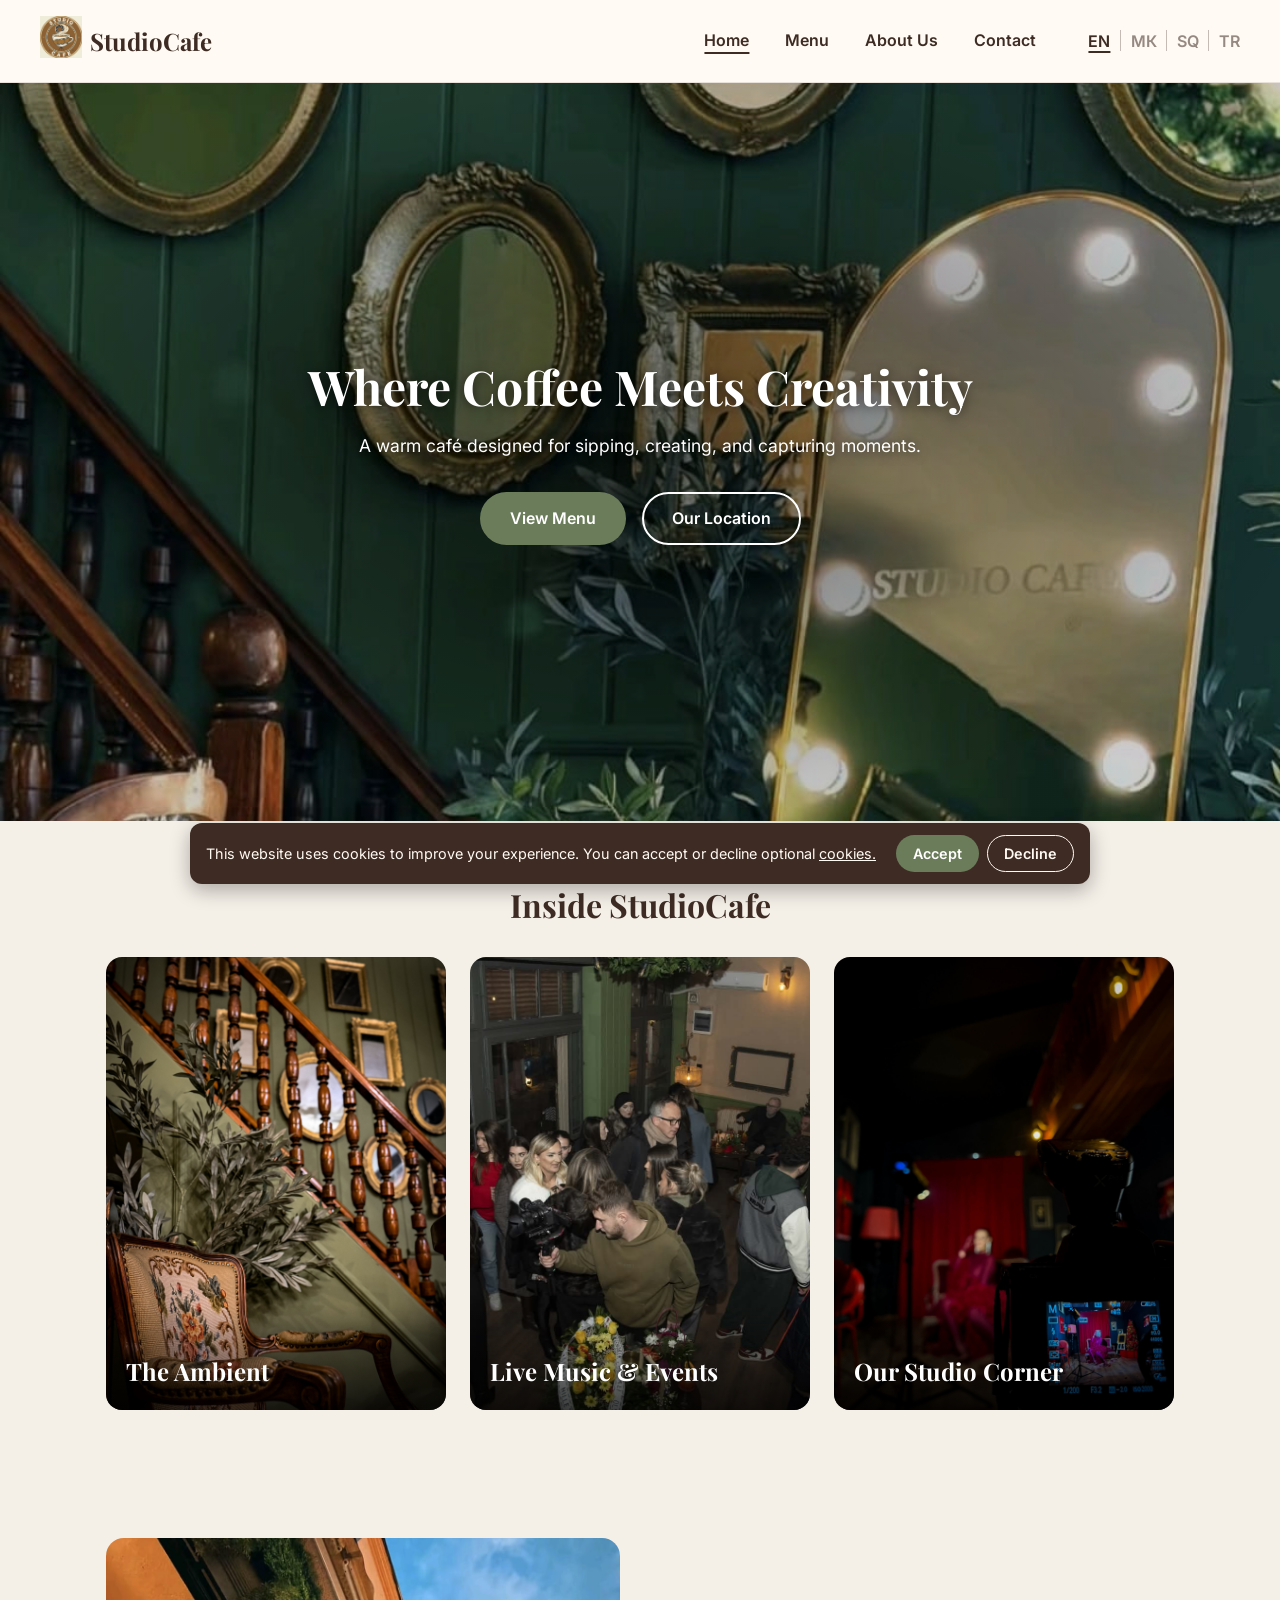
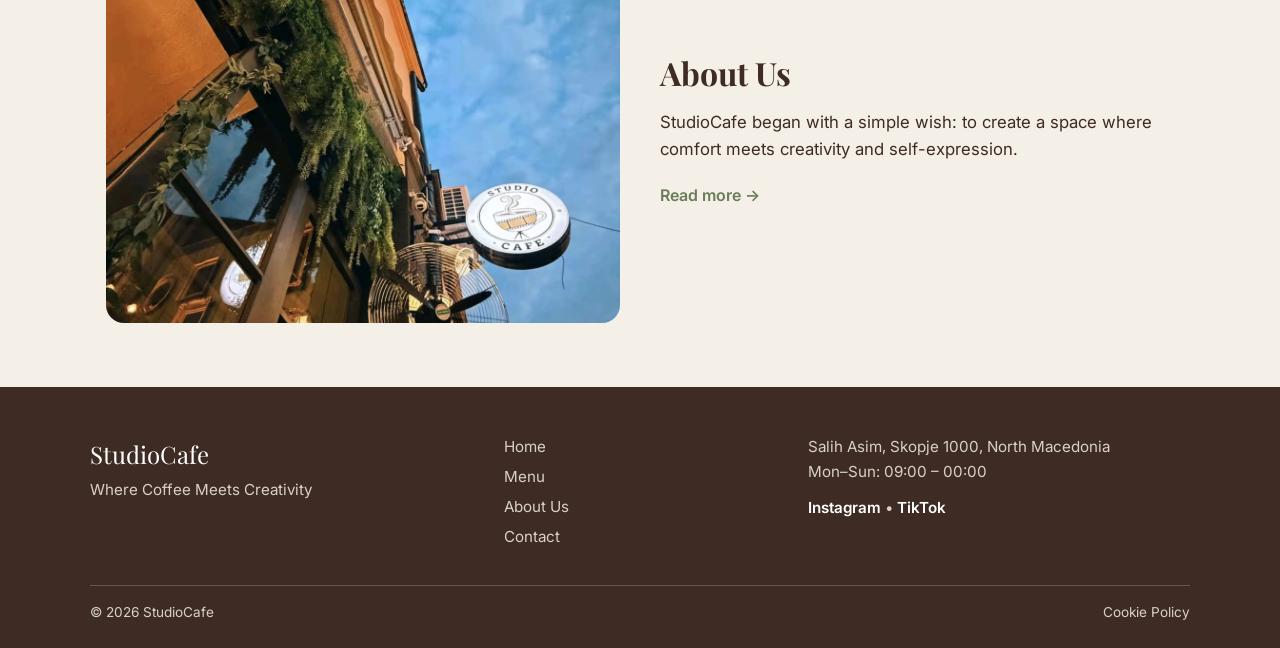
==== index.html @ 0a46f2a9 "StudioCafe website" ====
<!DOCTYPE html>
<html lang="en">
<head>
    <meta charset="UTF-8">
    <title data-i18n="title.home">StudioCafe | Coffee Meets Creativity</title>
    <meta name="description" data-i18n-content="meta.home" content="StudioCafe is a creative coffee shop featuring handcrafted drinks and a photo-ready studio corner.">
    <meta name="viewport" content="width=device-width, initial-scale=1.0">
    <link rel="icon" href="images/logo.jpg">
    <link rel="stylesheet" href="css/style.css">
</head>
<body>

<header>
    <nav>
        <div class="logo">
            <a href="index.html">
                <img src="images/logo.jpg" alt="StudioCafe Logo">
            </a>
            <a href="index.html"><h2>StudioCafe</h2></a>
        </div>

        <ul>
            <li><a href="index.html" class="active" data-i18n="nav.home">Home</a></li>
            <li><a href="menu.html" data-i18n="nav.menu">Menu</a></li>
            <li><a href="about.html" data-i18n="nav.about">About Us</a></li>
            <li><a href="contact.html" data-i18n="nav.contact">Contact</a></li>
            <li class="lang-switch">
                <button type="button" class="lang-btn" data-lang="en">EN</button>
                <button type="button" class="lang-btn" data-lang="mk">МК</button>
                <button type="button" class="lang-btn" data-lang="sq">SQ</button>
                <button type="button" class="lang-btn" data-lang="tr">TR</button>
            </li>
        </ul>
    </nav>
</header>

<section class="hero" id="home">
    <h1 data-i18n="hero.title">Where Coffee Meets Creativity</h1>
    <p data-i18n="hero.text">A warm café designed for sipping, creating, and capturing moments.</p>
    <div class="hero-buttons">
        <a href="menu.html" class="btn" data-i18n="hero.btn">View Menu</a>
        <a href="contact.html#visit" class="btn secondary" data-i18n="hero.btn2">Our Location</a>
    </div>
</section>

<section id="inside">
    <h2 data-i18n="gallery.title">Inside StudioCafe</h2>
    <div class="feature-cards">
        <a href="#ambient-popup" class="feature-card" data-popup="ambient-popup">
            <img src="images/ambient.jpg" alt="Cafe seating" data-i18n-alt="gallery.1.alt">
            <h3 data-i18n="gallery.1">The Ambient</h3>
        </a>
        <a href="#events-popup" class="feature-card" data-popup="events-popup">
            <img src="images/party2.jpeg" alt="Guests at an event at StudioCafe" data-i18n-alt="gallery.events.alt">
            <h3 data-i18n="gallery.events">Live Music &amp; Events</h3>
        </a>
        <a href="#studio-popup" class="feature-card" data-popup="studio-popup">
            <img src="images/studio-corner.jpg" alt="Studio Corner" data-i18n-alt="gallery.3.alt">
            <h3 data-i18n="gallery.3">Our Studio Corner</h3>
        </a>
    </div>
</section>

<section id="about-text">
    <div class="story">
        <img src="images/about.jpg" alt="About Us" data-i18n-alt="nav.about">
        <div class="story-text">
            <h2 data-i18n="nav.about">About Us</h2>
            <p data-i18n="about.text">StudioCafe began with a simple wish: to create a space where comfort meets creativity and self-expression.</p>
            <a href="about.html" class="story-more" data-i18n="about.more">Read more →</a>
        </div>
    </div>
</section>

<div id="cookie-banner" class="cookie-banner">
    <p data-i18n-html="cookie.text">
        This website uses cookies to improve your experience.
        You can accept or decline optional <a href="cookies.html">cookies.</a>
    </p>

    <div class="cookie-buttons">
        <button id="accept-cookies" data-i18n="cookie.accept">Accept</button>
        <button id="decline-cookies" data-i18n="cookie.decline">Decline</button>
    </div>
</div>

<dialog class="popup" id="ambient-popup" aria-labelledby="ambient-popup-title">

    <form method="dialog">
        <button class="popup-close">
            <span aria-hidden="true">&times;</span>
            <span class="sr-only" data-i18n="popup.close">Close</span>
        </button>
    </form>
    <div class="popup-inner">
        <div class="popup-text">
            <h2 id="ambient-popup-title" data-i18n="gallery.1">The Ambient</h2>
            <p data-i18n="popup.ambient.text">Soft light, warm tones and corners made for lingering. Every seat at StudioCafe is picture-perfect, ideal for your feed.</p>
        </div>

        <div class="slideshow">
            <div class="slides">
                <img src="images/ambient.jpg" loading="lazy" alt="The Ambient at StudioCafe, photo 1" data-i18n-alt="popup.ambient.alt1">
                <img src="images/ambient-2.jpeg" loading="lazy" alt="The Ambient at StudioCafe, photo 2" data-i18n-alt="popup.ambient.alt2">
                <img src="images/ambient-3.jpeg" loading="lazy" alt="The Ambient at StudioCafe, photo 3" data-i18n-alt="popup.ambient.alt3">
                <img src="images/ambient-4.jpeg" loading="lazy" alt="The Ambient at StudioCafe, photo 4" data-i18n-alt="popup.ambient.alt4">
            </div>
            <button type="button" class="slide-btn slide-prev" data-slide="-1">
                <span aria-hidden="true">&lsaquo;</span>
                <span class="sr-only" data-i18n="popup.prev">Previous photo</span>
            </button>
            <button type="button" class="slide-btn slide-next" data-slide="1">
                <span aria-hidden="true">&rsaquo;</span>
                <span class="sr-only" data-i18n="popup.next">Next photo</span>
            </button>
        </div>
    </div>
</dialog>

<dialog class="popup" id="studio-popup" aria-labelledby="studio-popup-title">
    <form method="dialog">
        <button class="popup-close">
            <span aria-hidden="true">&times;</span>
            <span class="sr-only" data-i18n="popup.close">Close</span>
        </button>
    </form>
    <div class="popup-inner">
        <div class="popup-text">
            <h2 id="studio-popup-title" data-i18n="gallery.3">Our Studio Corner</h2>
            <p data-i18n="popup.studio.text">The Studio Corner is the heart of StudioCafe: a beautifully styled space with perfect lighting and elegant backdrops, available to reserve for photo sessions.</p>
            <p data-i18n="popup.studio.text2">Reservations are made in person, so visit us and speak with our baristas.</p>
        </div>
        <div class="slideshow">
            <div class="slides">
                <img src="images/studio-corner.jpg" loading="lazy" alt="The Studio Corner at StudioCafe, photo 1" data-i18n-alt="popup.studio.alt1">
                <img src="images/studio-corner-1.jpeg" loading="lazy" alt="The Studio Corner at StudioCafe, photo 2" data-i18n-alt="popup.studio.alt2">
                <img src="images/studio-corner-2.jpeg" loading="lazy" alt="The Studio Corner at StudioCafe, photo 3" data-i18n-alt="popup.studio.alt3">
                <img src="images/studio-corner-3.jpeg" loading="lazy" alt="The Studio Corner at StudioCafe, photo 4" data-i18n-alt="popup.studio.alt4">
            </div>
            <button type="button" class="slide-btn slide-prev" data-slide="-1">
                <span aria-hidden="true">&lsaquo;</span>
                <span class="sr-only" data-i18n="popup.prev">Previous photo</span>
            </button>
            <button type="button" class="slide-btn slide-next" data-slide="1">
                <span aria-hidden="true">&rsaquo;</span>
                <span class="sr-only" data-i18n="popup.next">Next photo</span>
            </button>
        </div>
    </div>
</dialog>

<dialog class="popup" id="events-popup" aria-labelledby="events-popup-title">
    <form method="dialog">
        <button class="popup-close">
            <span aria-hidden="true">&times;</span>
            <span class="sr-only" data-i18n="popup.close">Close</span>
        </button>
    </form>
    <div class="popup-inner">
        <div class="popup-text">
            <h2 id="events-popup-title" data-i18n="gallery.events">Live Music &amp; Events</h2>
            <p data-i18n="popup.events.text">Every now and then, StudioCafe comes alive with live music and DJ sets. Announcements and bookings are handled through our official Instagram, so follow us to see what's coming up.</p>

            <a href="https://instagram.com/studiocafe.skopje" class="btn popup-btn" target="_blank" rel="noopener" data-i18n="popup.events.btn">Follow us on Instagram</a>
        </div>
        <div class="slideshow">
            <div class="slides">
                <img src="images/party2.jpeg" loading="lazy" alt="Guests at an event at StudioCafe" data-i18n-alt="popup.events.alt1">
                <img src="images/party1.jpeg" loading="lazy" alt="Poster for a live music night at StudioCafe" data-i18n-alt="popup.events.alt2">
            </div>
            <button type="button" class="slide-btn slide-prev" data-slide="-1">
                <span aria-hidden="true">&lsaquo;</span>
                <span class="sr-only" data-i18n="popup.prev">Previous photo</span>
            </button>
            <button type="button" class="slide-btn slide-next" data-slide="1">
                <span aria-hidden="true">&rsaquo;</span>
                <span class="sr-only" data-i18n="popup.next">Next photo</span>
            </button>
        </div>
    </div>
</dialog>

<footer>
    <div class="footer-inner">
        <div class="footer-brand">
            <p class="footer-name">StudioCafe</p>
            <p data-i18n="hero.title">Where Coffee Meets Creativity</p>
        </div>

        <ul class="footer-links">
            <li><a href="index.html" data-i18n="nav.home">Home</a></li>
            <li><a href="menu.html" data-i18n="nav.menu">Menu</a></li>
            <li><a href="about.html" data-i18n="nav.about">About Us</a></li>
            <li><a href="contact.html" data-i18n="nav.contact">Contact</a></li>
        </ul>

        <div class="footer-visit">
            <p data-i18n="footer.address">Salih Asim, Skopje 1000, North Macedonia</p>
            <p data-i18n="footer.hours">Mon–Sun: 09:00 – 00:00</p>
            <div class="socials">
                <a href="https://instagram.com/studiocafe.skopje" target="_blank" rel="noopener">Instagram</a> •
                <a href="https://www.tiktok.com/@studiocafe.skopje" target="_blank" rel="noopener">TikTok</a>
            </div>
        </div>
    </div>

    <div class="footer-bottom">
        <p data-i18n="footer.rights">© 2026 StudioCafe</p>
        <a href="cookies.html" data-i18n="cookies.title">Cookie Policy</a>
    </div>
</footer>

<script>
    document.querySelectorAll('[data-popup]').forEach(card => {
        card.addEventListener('click', event => {
            event.preventDefault();
            document.getElementById(card.dataset.popup).showModal();
        });
    });

    document.querySelectorAll('[data-slide]').forEach(button => {
        button.addEventListener('click', () => {
            const slides = button.parentElement.querySelector('.slides');
            slides.scrollBy({ left: button.dataset.slide * slides.clientWidth, behavior: 'smooth' });
        });
    });

    document.querySelectorAll('dialog.popup').forEach(popup => {
        popup.addEventListener('click', event => {
            if (event.target === popup) popup.close();
        });
    });
</script>
<script src="i18n.js"></script>
<script src="cookies.js"></script>
</body>
</html>
---- css/style.css ----
@import url('https://fonts.googleapis.com/css2?family=Playfair+Display:wght@600&family=Inter:wght@400;600&display=swap');

:root {
    --olive: #6b7c5a;
    --beige: #f4efe7;
    --brown: #3e2c24;
    --cream: #fffaf3;
}

html {
    scroll-behavior: smooth;
}

* {
    box-sizing: border-box;
    margin: 0;
    padding: 0;
}

body {
    font-family: 'Inter', sans-serif;
    background: var(--beige);
    color: var(--brown);
    line-height: 1.6;
    min-height: 100vh;
}

h1, h2, h3 {
    font-family: 'Playfair Display', serif;
}

a {
    text-decoration: none;
    color: inherit;
}

header {
    background: var(--cream);
    border-bottom: 1px solid rgba(62, 44, 36, 0.12);
    position: sticky;
    top: 0;
    z-index: 1000;
}

nav {

    padding: 1rem 2.5rem;
    display: flex;
    justify-content: space-between;
    align-items: center;
}
.booking p {
    line-height: 1.7;
}
.logo {
    display: flex;
    align-items: center;
    gap: 0.5rem;
}

.logo img {
    height: 42px;
}

nav ul {
    list-style: none;
    display: flex;
    align-items: center;
    gap: 2.25rem;
}

nav a {
    font-weight: 600;
}

nav a:hover {
    color: var(--olive);
}

nav a.active {
    text-decoration: underline;
    text-decoration-thickness: 2px;
    text-underline-offset: 6px;
}

@media (max-width: 950px) {
    nav {
        padding: 1rem 1.25rem;
    }

    nav ul {
        gap: 1.25rem;
    }

    nav .lang-switch {
        margin-left: 0;
    }
}

@media (max-width: 700px) {
    header {
        position: static;
    }

    nav {
        flex-direction: column;
        gap: 0.6rem;
        padding: 0.75rem 1rem;
    }

    nav ul {
        flex-wrap: wrap;
        justify-content: center;
        align-items: center;
        gap: 0.4rem 1.1rem;
    }
}

.lang-switch {
    display: flex;
    align-items: center;
    margin-left: 1rem;
    flex-shrink: 0;
    white-space: nowrap;
}

.lang-btn {
    background: none;
    border: none;
    border-radius: 0;
    padding: 0.15rem 0.6rem;
    font: inherit;
    font-weight: 600;
    line-height: 1;
    color: rgba(62, 44, 36, 0.55);
    cursor: pointer;
    transition: color 0.2s ease;
}

.lang-btn + .lang-btn {
    border-left: 1px solid rgba(62, 44, 36, 0.3);
}

.lang-btn:first-child {
    padding-left: 0;
}

.lang-btn:last-child {
    padding-right: 0;
}

.lang-btn:hover {
    color: var(--olive);
}

.lang-btn:focus-visible {
    outline: 2px solid var(--olive);
    outline-offset: 2px;
}

.lang-btn.active {
    color: var(--brown);
    text-decoration: underline;
    text-decoration-thickness: 2px;
    text-underline-offset: 4px;
}

@media (max-width: 480px) {
    .lang-btn {
        padding: 0.15rem 0.45rem;
    }
}

.hero {
    background: radial-gradient(ellipse at center, rgba(0,0,0,.6) 0%, rgba(0,0,0,.2) 75%),
    url("../images/ambient-1.jpg") center 13% / cover no-repeat;
    max-width: none;
    min-height: 82vh;
    display: flex;
    flex-direction: column;
    justify-content: center;
    align-items: center;
    text-align: center;
    color: white;
    padding: 2rem;
}

.hero h1 {
    font-size: 3rem;
    margin-bottom: 1rem;
}

.hero h1,
.hero p {
    text-shadow: 0 2px 12px rgba(0,0,0,.6);
}

.hero p {
    max-width: 600px;
    font-size: 1.1rem;
}

.hero-buttons {
    display: flex;
    flex-wrap: wrap;
    justify-content: center;
    gap: 0.75rem 1rem;
    margin-top: 2rem;
}

.hero-buttons .btn {
    margin-top: 0;
}

.hero .btn.secondary {
    border-color: white;
    color: white;
}

.hero .btn.secondary:hover {
    background: white;
    color: var(--brown);
}

.btn {
    display: inline-block;
    margin-top: 2rem;
    background: var(--olive);
    color: white;
    padding: 0.75rem 1.75rem;
    border: 2px solid transparent;
    border-radius: 30px;
    font-weight: 600;
    transition: background 0.3s ease, transform 0.3s ease;
}

.btn:hover {
    background: #586a49;
    transform: translateY(-2px);
}

.btn.secondary {
    background: transparent;
    border: 2px solid var(--olive);
    color: var(--olive);
}

.btn.secondary:hover {
    background: var(--olive);
    color: white;
}

section {
    max-width: 1100px;
    margin: auto;
    padding: 4rem 1rem;
}

section h1 {
    font-size: 2.5rem;
    line-height: 1.2;
    margin-bottom: 1rem;
}

section h2 {
    font-size: 2rem;
    line-height: 1.25;
    text-align: center;
    margin-bottom: 2rem;
}

section h3 {
    font-size: 1.25rem;
}

@media (max-width: 768px) {
    section h1 {
        font-size: 2rem;
    }

    section h2 {
        font-size: 1.6rem;
    }
}

.about-text {
    max-width: 750px;
    margin: auto;
    text-align: center;
    font-size: 1.05rem;
}

.feature-cards {
    display: grid;
    grid-template-columns: repeat(3, 1fr);
    gap: 1.5rem;
}

.feature-card {
    position: relative;
    display: block;
    aspect-ratio: 3 / 4;
    border-radius: 16px;
    overflow: hidden;
    background: var(--olive);
    transition: box-shadow 0.3s ease;
}

.feature-card img {
    width: 100%;
    height: 100%;
    object-fit: cover;
    display: block;
    transition: transform 0.4s ease;
}

.feature-card h3 {
    position: absolute;
    left: 0;
    right: 0;
    bottom: 0;
    padding: 3rem 1.25rem 1.25rem;
    color: white;
    font-size: 1.5rem;
    background: linear-gradient(transparent, rgba(0,0,0,.7));
}

.feature-card:hover,
.feature-card:focus-visible {
    box-shadow: 0 10px 25px rgba(0,0,0,0.15);
}

.feature-card:hover img,
.feature-card:focus-visible img {
    transform: scale(1.06);
}

.popup {
    width: min(860px, calc(100% - 2rem));
    max-height: calc(100dvh - 2rem);
    margin: auto;
    padding: 0;
    border: none;
    border-radius: 18px;
    background: var(--cream);
    color: var(--brown);
    overflow: hidden;
    box-shadow: 0 20px 50px rgba(0,0,0,.35);
}

.popup::backdrop {
    background: rgba(0,0,0,.6);
}

html:has(.popup[open]) {
    overflow: hidden;
}

.popup-inner {
    display: grid;
    grid-template-columns: minmax(0, 380px) 1fr;
    gap: 2rem;
    align-items: center;
    max-height: calc(100dvh - 2rem);
    padding: 1.5rem;
    overflow-y: auto;
}

.popup-text h2 {
    font-size: 1.75rem;
    line-height: 1.25;
    margin-bottom: 0.75rem;
}

.popup-text p {
    font-size: 1.05rem;
}

.popup-text p + p {
    margin-top: 0.75rem;
}

.popup-btn {
    margin-top: 1.25rem;
}

.slideshow {
    position: relative;
    order: -1;
}

.slides {
    display: flex;
    aspect-ratio: 3 / 4;
    max-height: calc(100dvh - 5rem);
    overflow-x: auto;
    scroll-snap-type: x mandatory;
    scrollbar-width: none;
    border-radius: 14px;
    background: var(--beige);
}

.slides::-webkit-scrollbar {
    display: none;
}

.slides img {
    flex: 0 0 100%;
    width: 100%;
    height: 100%;
    object-fit: cover;
    scroll-snap-align: start;
}

.popup-close,
.slide-btn {
    position: absolute;
    width: 2.5rem;
    height: 2.5rem;
    border: none;
    border-radius: 50%;
    background: var(--beige);
    color: var(--brown);
    font-size: 1.6rem;
    line-height: 1;
    cursor: pointer;
    transition: background 0.2s ease, color 0.2s ease;
}

.popup-close {
    top: 0.9rem;
    right: 0.9rem;
    z-index: 1;
}

.slide-btn {
    top: 50%;
    transform: translateY(-50%);
    background: rgba(255, 250, 243, 0.9);
    box-shadow: 0 2px 8px rgba(0,0,0,.25);
}

.slide-prev {
    left: 0.6rem;
}

.slide-next {
    right: 0.6rem;
}

.popup-close:hover,
.slide-btn:hover {
    background: var(--olive);
    color: white;
}

.popup-close:focus-visible,
.slide-btn:focus-visible {
    outline: 2px solid var(--olive);
    outline-offset: 2px;
}

.sr-only {
    position: absolute;
    width: 1px;
    height: 1px;
    overflow: hidden;
    clip-path: inset(50%);
    white-space: nowrap;
}

@media (max-width: 700px) {
    .popup-inner {
        grid-template-columns: 1fr;
        gap: 1rem;
        padding: 1.5rem 1rem 1rem;
    }

    .popup-text h2 {
        padding-right: 2.5rem;
        margin-bottom: 0.5rem;
    }

    .popup-text p {
        font-size: 1rem;
    }

    .slideshow {
        order: 0;
    }

    .slides {
        max-height: 60dvh;
    }
}

.story {
    display: grid;
    grid-template-columns: 1fr 1fr;
    gap: 2.5rem;
    align-items: center;
}

.story img {
    width: 100%;
    aspect-ratio: 4 / 3;
    object-fit: cover;
    border-radius: 18px;
    display: block;
}

.story h2 {
    text-align: left;
    margin-bottom: 1rem;
}

.story-text p {
    font-size: 1.05rem;
}

.story-portrait img,
.story-reverse img {
    aspect-ratio: 4 / 5;
    object-position: center 75%;
}

@media (max-width: 768px) {
    .story-reverse img {
        order: -1;
    }
}

.story-more {
    display: inline-block;
    margin-top: 1.25rem;
    font-weight: 600;
    color: var(--olive);
}

.story-more:hover {
    color: #586a49;
}

@media (max-width: 768px) {
    .feature-cards {
        grid-template-columns: 1fr;
    }

    .feature-card {
        aspect-ratio: 4 / 3;
    }

    .story {
        grid-template-columns: 1fr;
        gap: 1.5rem;
    }

    .hero h1 {
        font-size: 2.2rem;
    }
}

section[id] {
    scroll-margin-top: 5rem;
}

.page-title {
    text-align: center;
    padding-bottom: 0;
}

.page-title h1 {
    font-size: 2.5rem;
}

.values {
    display: grid;
    grid-template-columns: repeat(3, 1fr);
    gap: 1.5rem;
}

.value-card {
    background: var(--cream);
    border-radius: 16px;
    padding: 2rem 1.5rem;
    text-align: center;
}

.value-card h3 {
    margin-bottom: 0.5rem;
    color: var(--olive);
}

.cta {
    text-align: center;
}

.cta h2 {
    margin-bottom: 1rem;
}

.cta-info {
    margin-top: 1rem;
}

@media (max-width: 768px) {
    .values {
        grid-template-columns: 1fr;
    }

    .page-title h1 {
        font-size: 2rem;
    }
}

.contact {
    text-align: center;
    padding-bottom: 1rem;
}

.contact-email {
    display: inline-block;
    font-family: 'Playfair Display', serif;
    font-size: 1.75rem;
    line-height: 1.3;
    overflow-wrap: anywhere;
}

a.contact-email:hover {
    color: var(--olive);
}

.contact-socials {
    display: flex;
    flex-wrap: wrap;
    justify-content: center;
    gap: 0.75rem;
    margin-top: 1.5rem;
}

.contact-socials .btn {
    margin-top: 0;
}

.contact-notes {
    max-width: 560px;
    margin: 2.5rem auto 0;
    padding-top: 1.5rem;
    border-top: 1px solid rgba(62, 44, 36, 0.15);
    font-size: 0.9rem;
    color: rgba(62, 44, 36, 0.75);
}

.contact-notes p + p {
    margin-top: 0.4rem;
}

.contact-notes-title {
    font-size: 0.8rem;
    font-weight: 600;
    letter-spacing: 0.08em;
    text-transform: uppercase;
    color: var(--brown);
}

@media (max-width: 480px) {
    .contact-email {
        font-size: 1.35rem;
    }
}

.gallery {
    display: grid;
    grid-template-columns: repeat(auto-fit, minmax(250px, 1fr));
    gap: 1.5rem;
}

.gallery img {
    width: 100%;
    border-radius: 14px;
    object-fit: cover;
    transition: transform 0.3s ease, box-shadow 0.3s ease;
}

.gallery img:hover {
    transform: translateY(-6px);
    box-shadow: 0 10px 25px rgba(0,0,0,0.15);
}

.studio {
    background: var(--cream);
    border-radius: 18px;
    padding: 3rem;
    text-align: center;
}

.studio p {
    max-width: 700px;
    margin: auto;
}

.booking {
    margin-top: 2.5rem;
    max-width: 600px;
    background: white;
    padding: 2rem;
    border-radius: 14px;
    margin-left: auto;
    margin-right: auto;
}
.menu-page h1 {
    text-align: center;
}

.menu-tabs {
    position: sticky;
    top: 82px;
    z-index: 900;
    display: flex;
    justify-content: center;
    gap: 0.5rem;
    padding: 0.75rem 0;
    margin-bottom: 1.5rem;
    background: var(--beige);
    overflow-x: auto;
    scrollbar-width: none;
}

.menu-tabs::-webkit-scrollbar {
    display: none;
}

.menu-tab {
    flex-shrink: 0;
    padding: 0.5rem 1.1rem;
    border: none;
    border-radius: 30px;
    background: var(--cream);
    color: var(--brown);
    font: inherit;
    font-weight: 600;
    white-space: nowrap;
    cursor: pointer;
    transition: background 0.2s ease, color 0.2s ease;
}

.menu-tab:hover {
    color: var(--olive);
}

.menu-tab.active {
    background: var(--olive);
    color: white;
}

.menu-tab:focus-visible {
    outline: 2px solid var(--olive);
    outline-offset: 2px;
}

.menu-panel {
    display: grid;
    grid-template-columns: repeat(2, 1fr);
    gap: 1rem;
}

.menu-panel[hidden] {
    display: none;
}

.menu-card {
    display: flex;
    align-items: center;
    gap: 1rem;
    padding: 0.75rem;
    background: var(--cream);
    border-radius: 16px;
}

.menu-card img {
    width: 84px;
    height: 84px;
    flex-shrink: 0;
    object-fit: cover;
    border-radius: 12px;
    background: var(--beige);
}

.menu-card-text {
    flex: 1;
    min-width: 0;
}

.menu-card h3 {
    font-family: 'Inter', sans-serif;
    font-size: 1rem;
    font-weight: 600;
    line-height: 1.3;
}

.menu-card p {
    margin-top: 0.2rem;
    font-size: 0.875rem;
    line-height: 1.4;
    color: rgba(62, 44, 36, 0.7);
}

.menu-price {
    flex-shrink: 0;
    font-weight: 600;
    white-space: nowrap;
}

.menu-subheading,
.menu-note {
    grid-column: 1 / -1;
}

.menu-panel .menu-subheading {
    font-size: 1.5rem;
    margin: 1.5rem 0 0.25rem;
}

.menu-note {
    margin-top: 0.5rem;
    text-align: center;
    font-size: 1.15rem;
    font-weight: 600;
}

.menu-label {
    display: inline-block;
    margin-bottom: 0.35rem;
    padding: 0.15rem 0.6rem;
    border-radius: 30px;
    background: var(--olive);
    color: white;
    font-size: 0.75rem;
    font-weight: 600;
    letter-spacing: 0.04em;
    text-transform: uppercase;
}

.menu-card-poster {
    grid-column: 1 / -1;
    max-width: 560px;
    width: 100%;
    margin: 0 auto 0.5rem;
    padding: 1rem;
    border: 2px solid var(--olive);
}

.menu-card-poster img {
    width: 200px;
    height: auto;
}

@media (max-width: 768px) {
    .menu-panel {
        grid-template-columns: 1fr;
    }
}

@media (max-width: 700px) {

    .menu-tabs {
        top: 0;
        justify-content: flex-start;
        margin-left: -1rem;
        margin-right: -1rem;
        padding-left: 1rem;
        padding-right: 1rem;
    }
}

@media (max-width: 480px) {
    .menu-card img {
        width: 72px;
        height: 72px;
    }

    .menu-card-poster {
        flex-wrap: wrap;
    }

    .menu-card-poster img {
        width: 100%;
        height: auto;
    }
}

iframe {
    width: 100%;
    height: 300px;
    border: none;
    border-radius: 14px;
    margin-top: 1.5rem;
}

footer {
    background: var(--brown);
    color: rgba(255, 250, 243, 0.8);
    padding: 3rem 1.5rem 1.5rem;
    font-size: 0.95rem;

    position: sticky;
    top: 100vh;
}

.footer-inner {
    max-width: 1100px;
    margin: 0 auto;
    display: grid;
    grid-template-columns: 1.4fr 1fr 1.4fr;
    gap: 2rem;
}

.footer-name {
    font-family: 'Playfair Display', serif;
    font-size: 1.5rem;
    color: white;
    margin-bottom: 0.25rem;
}

.footer-links {
    list-style: none;
    display: grid;
    gap: 0.35rem;
    align-content: start;
}

footer a:hover {
    color: white;
    text-decoration: underline;
}

.socials {
    margin-top: 0.75rem;
}

.socials a {
    font-weight: 600;
    color: white;
}

.footer-bottom {
    max-width: 1100px;
    margin: 2.25rem auto 0;
    padding-top: 1rem;
    border-top: 1px solid rgba(255, 250, 243, 0.2);
    display: flex;
    justify-content: space-between;
    gap: 1rem;
    font-size: 0.85rem;
}

@media (max-width: 700px) {
    .footer-inner {
        grid-template-columns: 1fr;
        gap: 1.5rem;
        text-align: center;
    }

    .footer-bottom {
        flex-direction: column;
        align-items: center;
        gap: 0.35rem;
    }
}

.cookie-banner {
    position: fixed;
    bottom: 1rem;
    left: 1rem;
    right: 1rem;
    max-width: 900px;
    margin: 0 auto;
    background: var(--brown);
    color: var(--cream);
    padding: 0.75rem 1rem;
    border-radius: 12px;
    display: flex;
    justify-content: space-between;
    align-items: center;
    gap: 1rem;
    font-size: 0.9rem;
    line-height: 1.4;
    box-shadow: 0 6px 20px rgba(0,0,0,.3);
    z-index: 9999;
}

.cookie-banner a {
    text-decoration: underline;
}

.cookie-banner a:hover {
    color: white;
}

.cookie-buttons {
    display: flex;
    gap: 0.5rem;
    flex-shrink: 0;
}

.cookie-buttons button {
    padding: 0.45rem 1rem;
    border: 1px solid transparent;
    border-radius: 30px;
    font: inherit;
    font-weight: 600;
    cursor: pointer;
    transition: background 0.2s ease, color 0.2s ease;
}

#accept-cookies {
    background: var(--olive);
    color: white;
}

#accept-cookies:hover {
    background: #586a49;
}

#decline-cookies {
    background: transparent;
    border-color: var(--cream);
    color: var(--cream);
}

#decline-cookies:hover {
    background: var(--cream);
    color: var(--brown);
}

@media (max-width: 480px) {
    .cookie-banner {
        bottom: 0.5rem;
        left: 0.5rem;
        right: 0.5rem;
        flex-wrap: wrap;
        gap: 0.6rem;
        font-size: 0.85rem;
    }
}
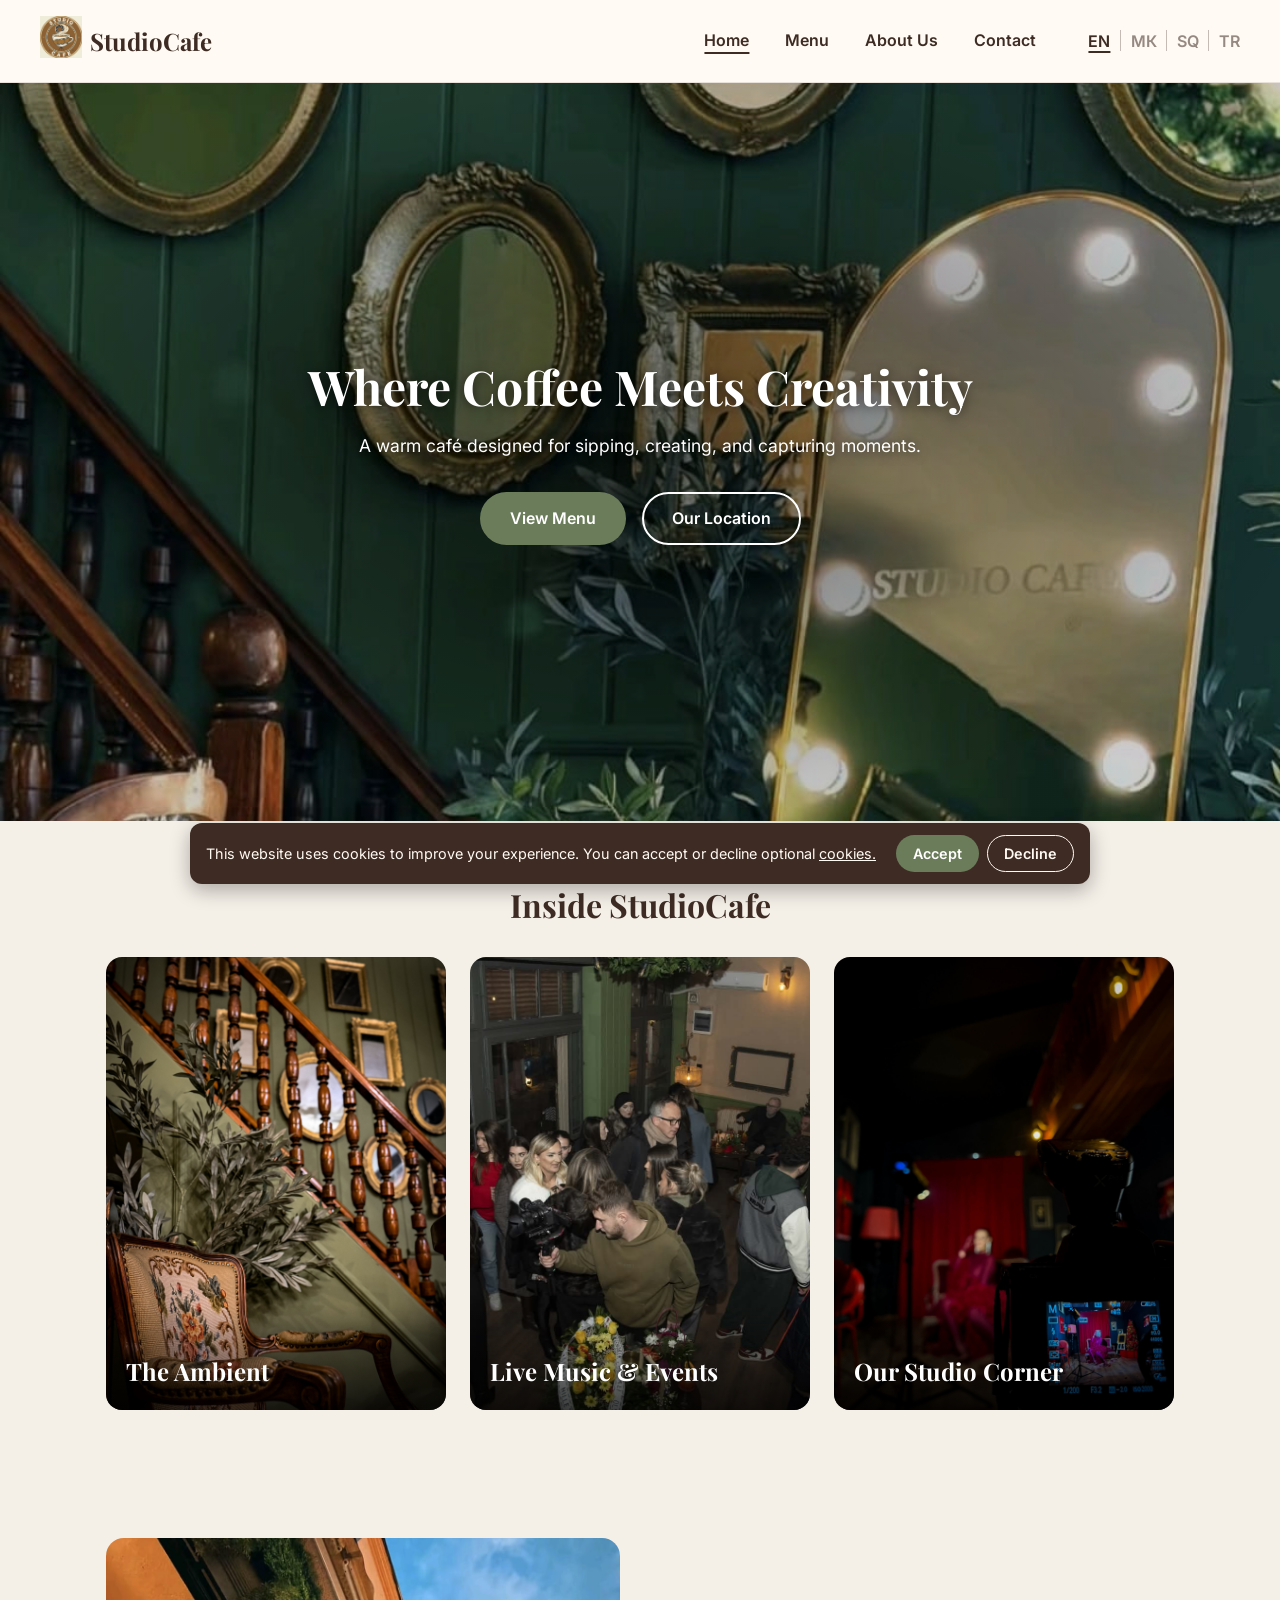
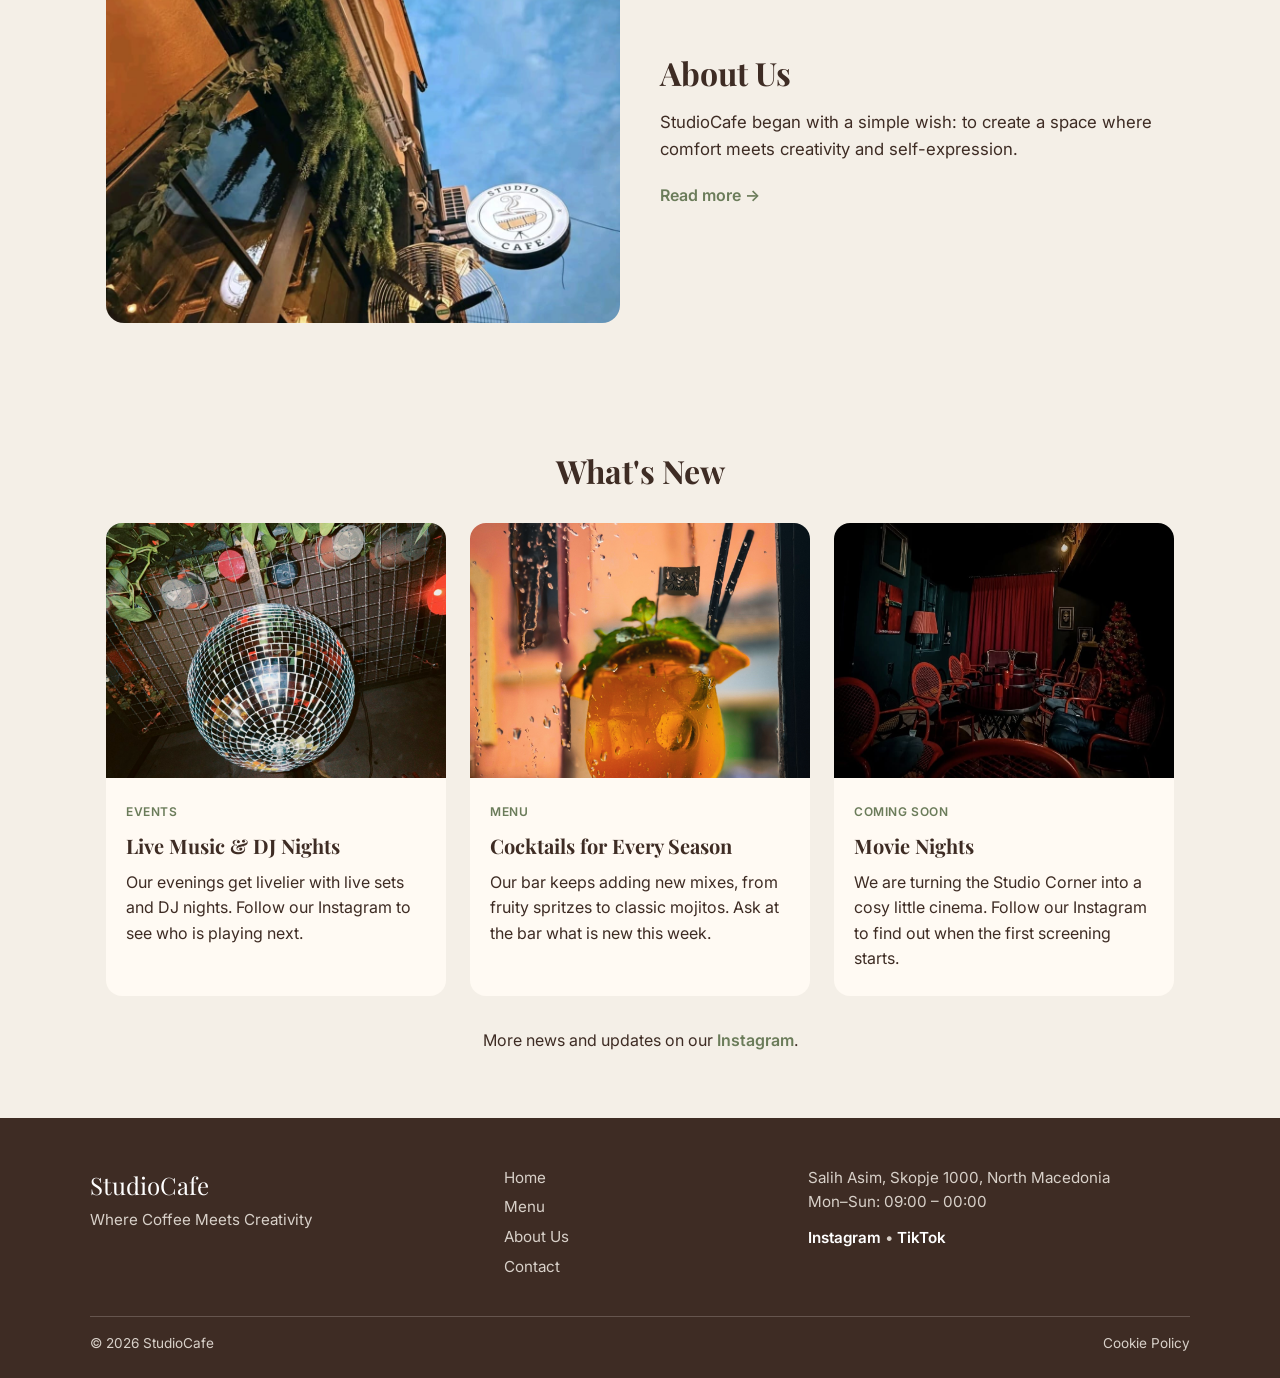
==== commit 1ef0a128: "Add contact form and What's New section" ====
--- a/index.html
+++ b/index.html
@@ -72,6 +72,37 @@
     </div>
 </section>
 
+<section id="news">
+    <h2 data-i18n="news.title">What's New</h2>
+    <div class="news">
+        <article class="news-card">
+            <img src="images/team-events.jpg" loading="lazy" alt="A disco ball hanging above a bar decorated with plants" data-i18n-alt="news1.alt">
+            <div class="news-body">
+                <span class="news-tag" data-i18n="news1.tag">Events</span>
+                <h3 data-i18n="news1.title">Live Music &amp; DJ Nights</h3>
+                <p data-i18n="news1.text">Our evenings get livelier with live sets and DJ nights. Follow our Instagram to see who is playing next.</p>
+            </div>
+        </article>
+        <article class="news-card">
+            <img src="images/cafe2.jpg" loading="lazy" alt="An orange cocktail with mint by a rainy window" data-i18n-alt="news2.alt">
+            <div class="news-body">
+                <span class="news-tag" data-i18n="news2.tag">Menu</span>
+                <h3 data-i18n="news2.title">Cocktails for Every Season</h3>
+                <p data-i18n="news2.text">Our bar keeps adding new mixes, from fruity spritzes to classic mojitos. Ask at the bar what is new this week.</p>
+            </div>
+        </article>
+        <article class="news-card">
+            <img src="images/studio-corner-1.jpeg" loading="lazy" style="object-position: center 60%" alt="Empty red chairs facing the red curtain in the Studio Corner" data-i18n-alt="news3.alt">
+            <div class="news-body">
+                <span class="news-tag" data-i18n="news3.tag">Coming Soon</span>
+                <h3 data-i18n="news3.title">Movie Nights</h3>
+                <p data-i18n="news3.text">We are turning the Studio Corner into a cosy little cinema. Follow our Instagram to find out when the first screening starts.</p>
+            </div>
+        </article>
+    </div>
+    <p class="news-more" data-i18n-html="news.more">More news and updates on our <a href="https://instagram.com/studiocafe.skopje" target="_blank" rel="noopener">Instagram</a>.</p>
+</section>
+
 <div id="cookie-banner" class="cookie-banner">
     <p data-i18n-html="cookie.text">
         This website uses cookies to improve your experience.
@@ -231,7 +262,7 @@
         });
     });
 </script>
-<script src="i18n.js"></script>
+<script src="languages.js"></script>
 <script src="cookies.js"></script>
 </body>
 </html>
--- a/css/style.css
+++ b/css/style.css
@@ -589,6 +589,187 @@
 .value-card h3 {
     margin-bottom: 0.5rem;
     color: var(--olive);
+}
+
+.team {
+    display: grid;
+    grid-template-columns: repeat(4, 1fr);
+    gap: 1.5rem;
+}
+
+.team-card {
+    background: var(--cream);
+    border-radius: 16px;
+    overflow: hidden;
+    text-align: center;
+}
+
+.team-card img {
+    width: 100%;
+    aspect-ratio: 4 / 3;
+    object-fit: cover;
+    display: block;
+}
+
+.team-card h3 {
+    margin: 1.25rem 1rem 0.5rem;
+    color: var(--olive);
+}
+
+.team-card p {
+    margin: 0 1.25rem 1.5rem;
+}
+
+.team-join {
+    text-align: center;
+    margin-top: 2rem;
+}
+
+.team-join a {
+    color: var(--olive);
+    font-weight: 600;
+}
+
+@media (max-width: 1024px) {
+    .team {
+        grid-template-columns: repeat(2, 1fr);
+    }
+}
+
+@media (max-width: 600px) {
+    .team {
+        grid-template-columns: 1fr;
+    }
+}
+
+.news {
+    display: grid;
+    grid-template-columns: repeat(3, 1fr);
+    gap: 1.5rem;
+}
+
+.news-card {
+    background: var(--cream);
+    border-radius: 16px;
+    overflow: hidden;
+}
+
+.news-card img {
+    width: 100%;
+    aspect-ratio: 4 / 3;
+    object-fit: cover;
+    display: block;
+}
+
+.news-body {
+    padding: 1.25rem 1.25rem 1.5rem;
+}
+
+.news-tag {
+    display: inline-block;
+    font-size: 0.75rem;
+    font-weight: 600;
+    letter-spacing: 0.05em;
+    text-transform: uppercase;
+    color: var(--olive);
+}
+
+.news-card h3 {
+    margin: 0.35rem 0 0.5rem;
+}
+
+.news-more {
+    text-align: center;
+    margin-top: 2rem;
+}
+
+.news-more a {
+    color: var(--olive);
+    font-weight: 600;
+}
+
+@media (max-width: 768px) {
+    .news {
+        grid-template-columns: 1fr;
+    }
+}
+
+.form-intro {
+    text-align: center;
+    max-width: 560px;
+    margin: 0 auto 2rem;
+}
+
+.contact-form {
+    max-width: 560px;
+    margin: 0 auto;
+    background: var(--cream);
+    border-radius: 16px;
+    padding: 2rem;
+}
+
+.form-row {
+    margin-bottom: 1.25rem;
+}
+
+.form-row label {
+    display: block;
+    font-weight: 600;
+    margin-bottom: 0.4rem;
+}
+
+.form-row input,
+.form-row select,
+.form-row textarea {
+    width: 100%;
+    box-sizing: border-box;
+    padding: 0.7rem 0.9rem;
+    border: 1px solid rgba(62, 44, 36, 0.25);
+    border-radius: 10px;
+    background: white;
+    color: var(--brown);
+    font: inherit;
+}
+
+.form-row textarea {
+    resize: vertical;
+}
+
+.form-row input:focus,
+.form-row select:focus,
+.form-row textarea:focus {
+    outline: 2px solid var(--olive);
+    border-color: var(--olive);
+}
+
+.form-row [aria-invalid="true"] {
+    border-color: #a33a2b;
+}
+
+.form-error {
+    min-height: 1.2em;
+    margin: 0.3rem 0 0;
+    font-size: 0.85rem;
+    color: #a33a2b;
+}
+
+.contact-form .btn {
+    margin-top: 0.5rem;
+    cursor: pointer;
+    font: inherit;
+    font-weight: 600;
+}
+
+.form-success {
+    margin: 1rem 0 0;
+    color: var(--olive);
+    font-weight: 600;
+}
+
+@media (max-width: 480px) {
+    .contact-form {
+        padding: 1.5rem 1.25rem;
+    }
 }
 
 .cta {
